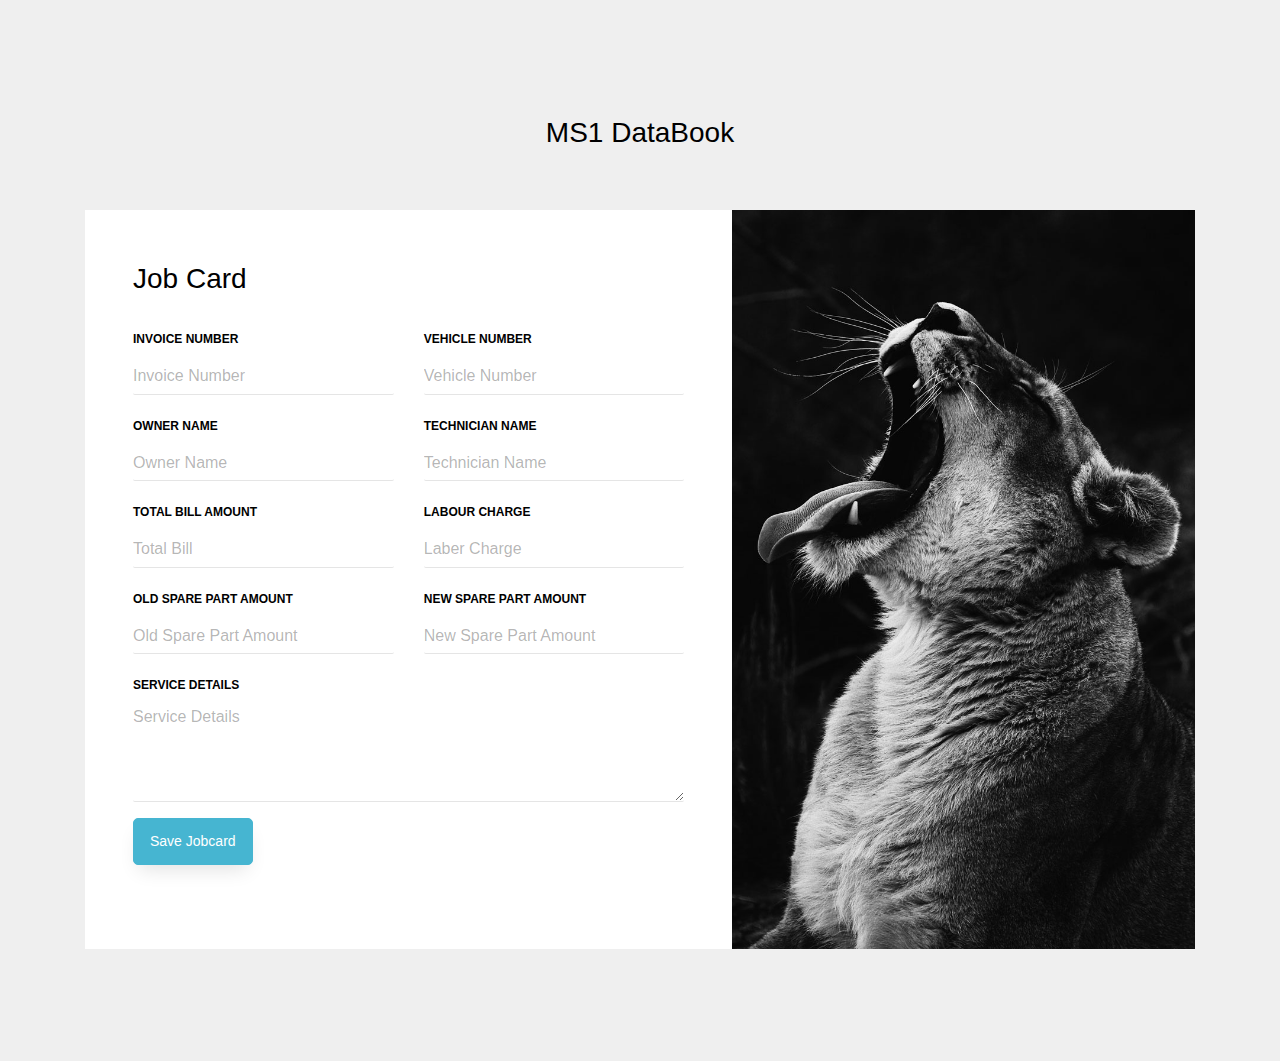
==== index.html @ 3444c04e "First Committ" ====
<!doctype html>
<html lang="en">
  <head>
  	<title>Contact Form 03</title>
    <meta charset="utf-8">
    <meta name="viewport" content="width=device-width, initial-scale=1, shrink-to-fit=no">

	<link href='https://fonts.googleapis.com/css?family=Roboto:400,100,300,700' rel='stylesheet' type='text/css'>

	<link rel="stylesheet" href="https://stackpath.bootstrapcdn.com/font-awesome/4.7.0/css/font-awesome.min.css">
	
	<link rel="stylesheet" href="style.css">

	</head>
	<body>
	<section class="ftco-section">
		<div class="container">
			<div class="row justify-content-center">
				<div class="col-md-6 text-center mb-5">
					<h2 class="heading-section">MS1 DataBook </h2>
				</div>
			</div>
			<div class="row justify-content-center">
				<div class="col-md-12">
					<div class="wrapper">
						
						<div class="row no-gutters">
							<div class="col-md-7">
								<div class="contact-wrap w-100 p-md-5 p-4">
									<h3 class="mb-4">Job Card</h3>
									<div id="form-message-warning" class="mb-4"></div> 
				      		<div id="form-message-success" class="mb-4">
				            Your message was sent, thank you!
				      		</div>
									<form method="POST" action="https://script.google.com/macros/s/AKfycbxLgcFBZlGqpL8H58jAdHa2uAcZiUgV5xaik9g8WXzfWdPaUg9nSD6eV-DMUEz3tjCO/exec" id="contactForm" name="contactForm" class="contactForm">
										<div class="row">
											<div class="col-md-6">
												<div class="form-group">
													<label class="label" for="InvoiceNumber">Invoice Number</label>
													<input type="number" class="form-control" name="InvoiceNumber" id="InvoiceNumber" placeholder="Invoice Number">
												</div>
											</div>
											<div class="col-md-6"> 
												<div class="form-group">
													<label class="label" for="VehicleNumber">Vehicle Number</label>
													<input type="text" class="form-control" name="VehicleNumber" id="VehicleNumber" placeholder="Vehicle Number">
												</div>
											</div>
											<div class="col-md-6">
												<div class="form-group">
													<label class="label" for="OwnerName">Owner Name</label>
													<input type="text" class="form-control" name="OwnerName" id="OwnerName" placeholder="Owner Name">
												</div>
											</div>
											<div class="col-md-6">
												<div class="form-group">
													<label class="label" for="TechnicianName">Technician Name</label>
													<input type="text" class="form-control" name="TechnicianName" id="TechnicianrName" placeholder="Technician Name">
												</div>
											</div>
											<div class="col-md-6">
												<div class="form-group">
													<label class="label" for="TotalBill">Total Bill Amount</label>
													<input type="number" class="form-control" name="TotalBill" id="TotalBill" placeholder="Total Bill">
												</div>
											</div>
											<div class="col-md-6">
												<div class="form-group">
													<label class="label" for="LaberCharge">Labour Charge</label>
													<input type="number" class="form-control" name="LabourCharge" id="LaberCharge" placeholder="Laber Charge">
												</div>
											</div>
											<div class="col-md-6">
												<div class="form-group">
													<label class="label" for="OldSpare">Old Spare Part Amount</label>
													<input type="number" class="form-control" name="OldSpare" id="OldSpare" placeholder="Old Spare Part Amount">
												</div>
											</div>
											<div class="col-md-6">
												<div class="form-group">
													<label class="label" for="NewSpare">New Spare Part Amount</label>
													<input type="number" class="form-control" name="NewSpare" id="NewSpare" placeholder="New Spare Part Amount">
												</div>
											</div>
											<div class="col-md-12">
												<div class="form-group">
													<label class="label" for="#">Service Details</label>
													<textarea name="ServiceDetails" class="form-control" id="ServiceDetails" cols="30" rows="4" placeholder="Service Details"></textarea>
												</div>
											</div>
											<div class="col-md-12">
												<div class="form-group">
													<input type="submit" value="Save Jobcard" class="btn btn-primary">
													<div class="submitting"></div>
												</div>
											</div>
										</div>
									</form>
								</div>
							</div>
							
							<div class="col-md-5 d-flex align-items-stretch">
								<div class="info-wrap w-100 p-5 img" style="background-image: url(images/img.jpg);">
			          </div>
					  
							</div>
						</div>
					</div>
				</div>
			</div>
		</div>
		
	</section>

	<script src="js/jquery.min.js"></script>
  <script src="js/popper.js"></script>
  <script src="js/bootstrap.min.js"></script>
  <script src="js/jquery.validate.min.js"></script>
  <script src="js/main.js"></script>

	</body>
</html>
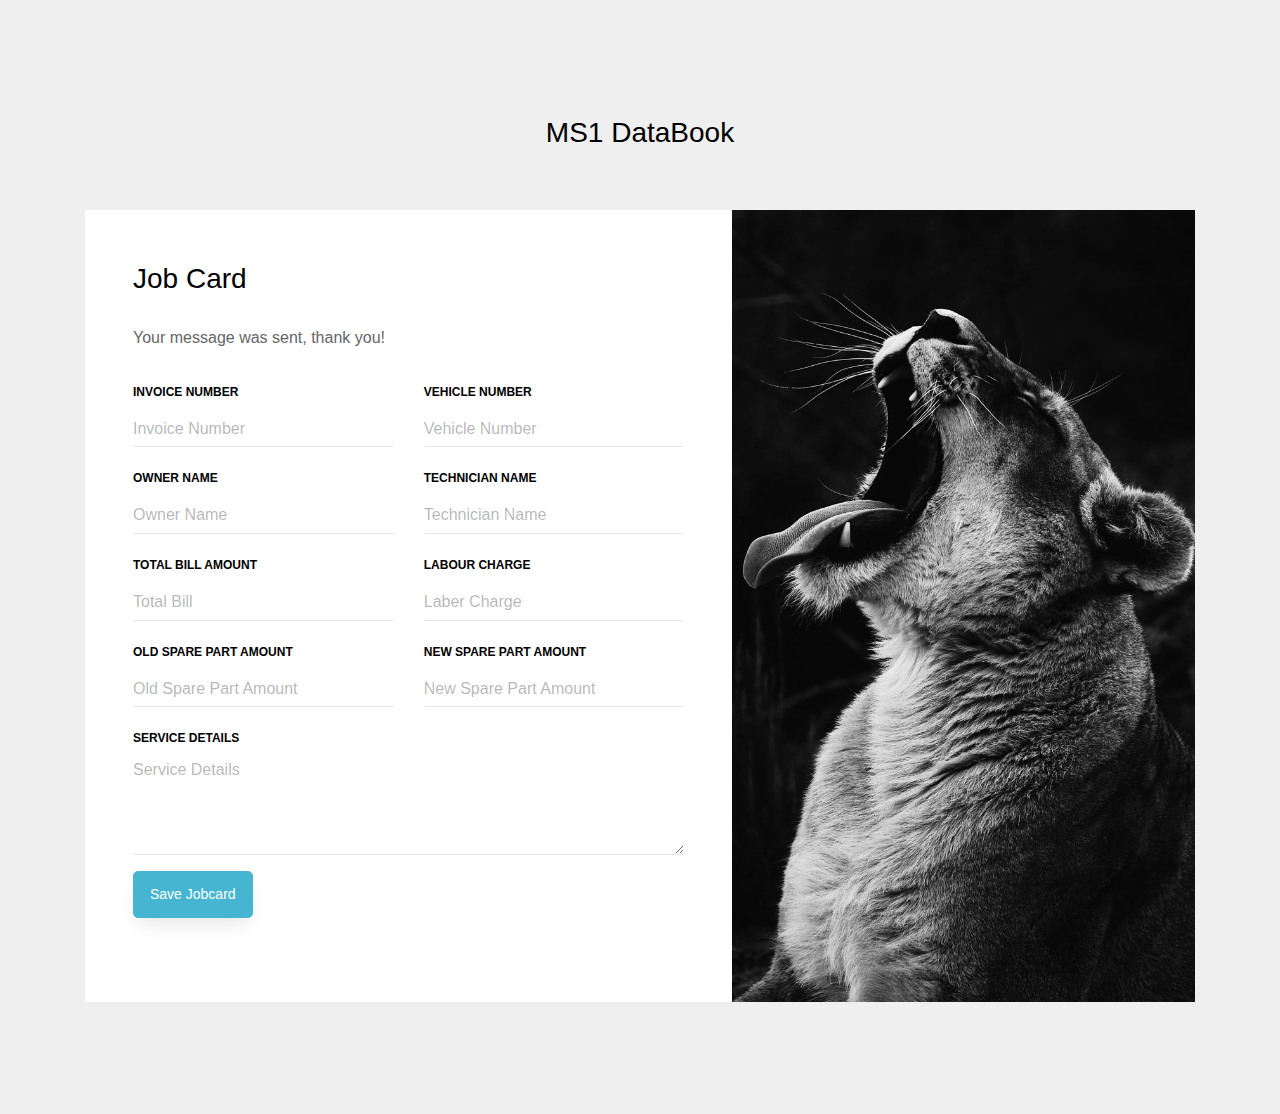
==== commit 8f7ee4cc: "Saving" ====
--- a/index.html
+++ b/index.html
@@ -29,10 +29,10 @@
 								<div class="contact-wrap w-100 p-md-5 p-4">
 									<h3 class="mb-4">Job Card</h3>
 									<div id="form-message-warning" class="mb-4"></div> 
-				      		<div id="form-message-success" class="mb-4">
+				      		<div id="msg" class="mb-4">
 				            Your message was sent, thank you!
 				      		</div>
-									<form method="POST" action="https://script.google.com/macros/s/AKfycbxLgcFBZlGqpL8H58jAdHa2uAcZiUgV5xaik9g8WXzfWdPaUg9nSD6eV-DMUEz3tjCO/exec" id="contactForm" name="contactForm" class="contactForm">
+									<form id="contactForm" name="contactForm" class="contactForm">
 										<div class="row">
 											<div class="col-md-6">
 												<div class="form-group">
@@ -90,7 +90,7 @@
 											</div>
 											<div class="col-md-12">
 												<div class="form-group">
-													<input type="submit" value="Save Jobcard" class="btn btn-primary">
+													<input type="submit" value="Save Jobcard" id="sub" class="btn btn-primary">
 													<div class="submitting"></div>
 												</div>
 											</div>
@@ -117,7 +117,35 @@
   <script src="js/bootstrap.min.js"></script>
   <script src="js/jquery.validate.min.js"></script>
   <script src="js/main.js"></script>
-
+  
+  <script>
+	let form = document.querySelector("form");
+	// The document.querySelector() method returns the first element that matches a specified CSS selector.
+	form.addEventListener('submit', (e) => {
+		e.preventDefault();
+		// The preventDefault() method stops the form from submitting and prevents the page from refreshing.
+		document.querySelector("#sub").value = "Saving..";
+		// Change the value of the submit button to "Submitting..." while the form is being submitted.
+		let data = new FormData(form);
+		// The FormData() method creates a new FormData object that contains the values of all the form fields.
+		fetch('https://script.google.com/macros/s/AKfycbwuRkVJvVOMgtkFOOdXkDe57ZOR-0MbQPpjdMmsy45Y8jIXd_ILXtwp7C7d1IDHcrDn/exec', {
+				method: "POST",
+				body: data
+			})
+			// The fetch() method is used to make a request to the server and retrieve data.
+			// This is an example API endpoint. Replace it with the actual URL for the API endpoint you want to use.
+			.then(res => res.text())
+			// The .then() method is used to handle the response from the server.
+			// The response is converted to text using the res.text() method.
+			.then(data => {
+				document.querySelector("#msg").innerHTML = data;
+				// The innerHTML property sets or returns the HTML content of an element.
+				// Here, we are setting the content of the <h1> element to the response from the server.
+				document.querySelector("#sub").value = "Save Jobcard"
+				// Change the value of the submit button back to "Submit" after the form has been submitted.
+			});
+	})
+</script>
 	</body>
 </html>
 
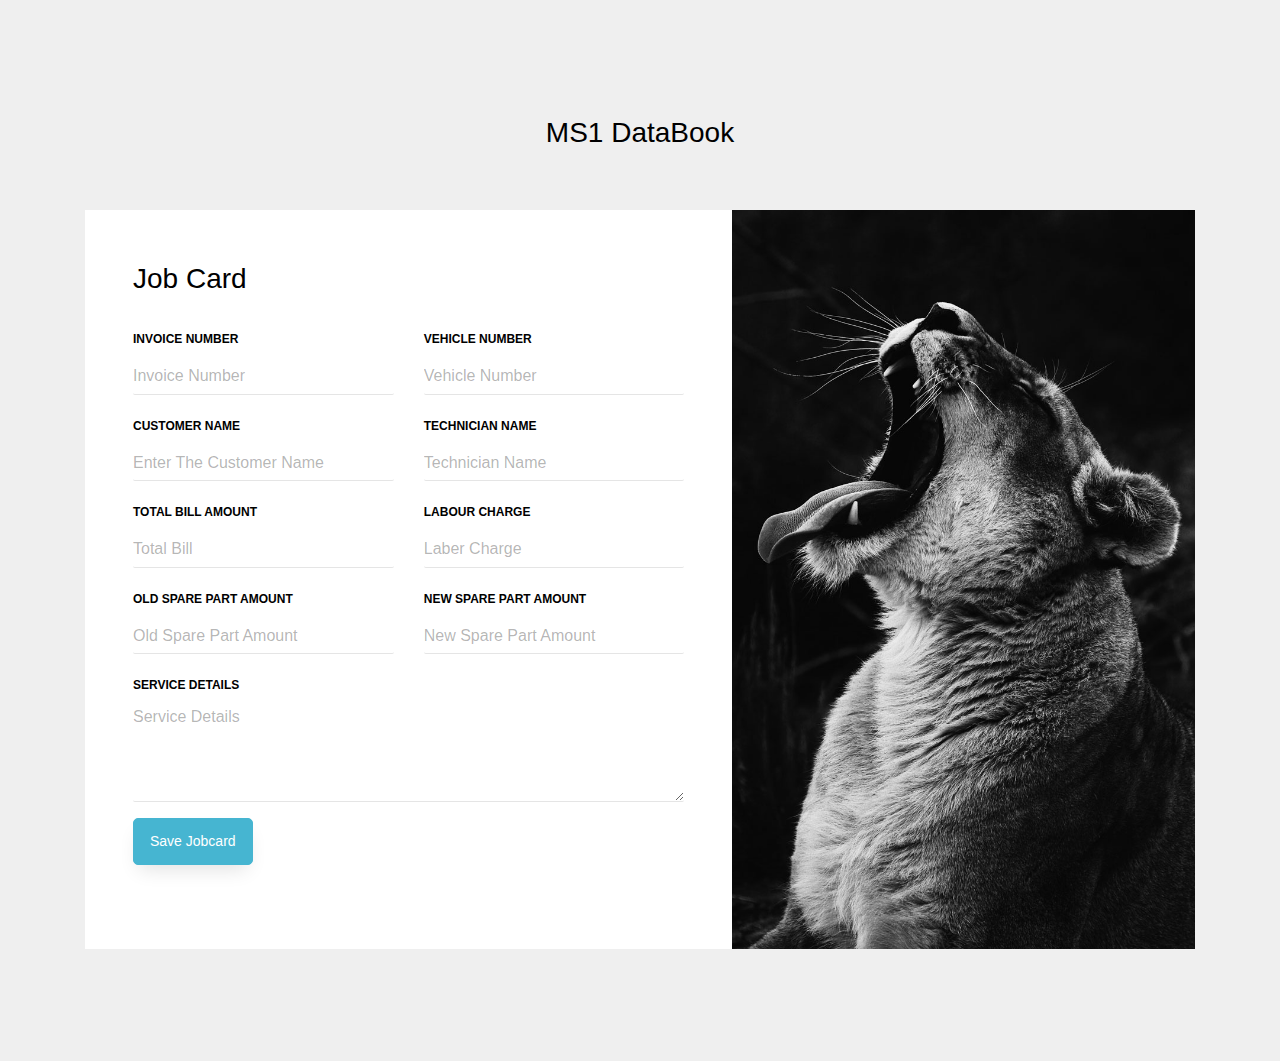
==== commit 8b114749: "dropdown" ====
--- a/index.html
+++ b/index.html
@@ -30,56 +30,58 @@
 									<h3 class="mb-4">Job Card</h3>
 									<div id="form-message-warning" class="mb-4"></div> 
 				      		<div id="msg" class="mb-4">
-				            Your message was sent, thank you!
+				            
 				      		</div>
 									<form id="contactForm" name="contactForm" class="contactForm">
 										<div class="row">
 											<div class="col-md-6">
 												<div class="form-group">
 													<label class="label" for="InvoiceNumber">Invoice Number</label>
-													<input type="number" class="form-control" name="InvoiceNumber" id="InvoiceNumber" placeholder="Invoice Number">
+													<input type="number" class="form-control" required name="InvoiceNumber" id="InvoiceNumber" placeholder="Invoice Number">
 												</div>
 											</div>
 											<div class="col-md-6"> 
 												<div class="form-group">
 													<label class="label" for="VehicleNumber">Vehicle Number</label>
-													<input type="text" class="form-control" name="VehicleNumber" id="VehicleNumber" placeholder="Vehicle Number">
+													<input type="text" class="form-control" required name="VehicleNumber" id="VehicleNumber" placeholder="Vehicle Number">
 												</div>
 											</div>
-											<div class="col-md-6">
-												<div class="form-group">
-													<label class="label" for="OwnerName">Owner Name</label>
-													<input type="text" class="form-control" name="OwnerName" id="OwnerName" placeholder="Owner Name">
+											<div class="col-md-6" >
+												<div class="autocomplete" class="form-control">
+												  <label class="label" for="OwnerName">Customer Name</label>
+												  
+												  <input type="text" id="search-input" class="form-control" name="OwnerName" placeholder="Enter The Customer Name">
+												  <div class="autocomplete-items"></div>
 												</div>
-											</div>
+											  </div>
 											<div class="col-md-6">
 												<div class="form-group">
 													<label class="label" for="TechnicianName">Technician Name</label>
-													<input type="text" class="form-control" name="TechnicianName" id="TechnicianrName" placeholder="Technician Name">
+													<input type="text" class="form-control"  required name="TechnicianName" id="TechnicianrName" placeholder="Technician Name">
 												</div>
 											</div>
 											<div class="col-md-6">
 												<div class="form-group">
 													<label class="label" for="TotalBill">Total Bill Amount</label>
-													<input type="number" class="form-control" name="TotalBill" id="TotalBill" placeholder="Total Bill">
+													<input type="number" class="form-control" required name="TotalBill" id="TotalBill" placeholder="Total Bill">
 												</div>
 											</div>
 											<div class="col-md-6">
 												<div class="form-group">
 													<label class="label" for="LaberCharge">Labour Charge</label>
-													<input type="number" class="form-control" name="LabourCharge" id="LaberCharge" placeholder="Laber Charge">
+													<input type="number" class="form-control" required name="LabourCharge" id="LaberCharge" placeholder="Laber Charge">
 												</div>
 											</div>
 											<div class="col-md-6">
 												<div class="form-group">
 													<label class="label" for="OldSpare">Old Spare Part Amount</label>
-													<input type="number" class="form-control" name="OldSpare" id="OldSpare" placeholder="Old Spare Part Amount">
+													<input type="number" class="form-control" required name="OldSpare" id="OldSpare" placeholder="Old Spare Part Amount">
 												</div>
 											</div>
 											<div class="col-md-6">
 												<div class="form-group">
 													<label class="label" for="NewSpare">New Spare Part Amount</label>
-													<input type="number" class="form-control" name="NewSpare" id="NewSpare" placeholder="New Spare Part Amount">
+													<input type="number" class="form-control" required name="NewSpare" id="NewSpare" placeholder="New Spare Part Amount">
 												</div>
 											</div>
 											<div class="col-md-12">
@@ -111,41 +113,9 @@
 		</div>
 		
 	</section>
-
-	<script src="js/jquery.min.js"></script>
-  <script src="js/popper.js"></script>
-  <script src="js/bootstrap.min.js"></script>
-  <script src="js/jquery.validate.min.js"></script>
-  <script src="js/main.js"></script>
+	<script src="script.js"></script>
+	
   
-  <script>
-	let form = document.querySelector("form");
-	// The document.querySelector() method returns the first element that matches a specified CSS selector.
-	form.addEventListener('submit', (e) => {
-		e.preventDefault();
-		// The preventDefault() method stops the form from submitting and prevents the page from refreshing.
-		document.querySelector("#sub").value = "Saving..";
-		// Change the value of the submit button to "Submitting..." while the form is being submitted.
-		let data = new FormData(form);
-		// The FormData() method creates a new FormData object that contains the values of all the form fields.
-		fetch('https://script.google.com/macros/s/AKfycbwuRkVJvVOMgtkFOOdXkDe57ZOR-0MbQPpjdMmsy45Y8jIXd_ILXtwp7C7d1IDHcrDn/exec', {
-				method: "POST",
-				body: data
-			})
-			// The fetch() method is used to make a request to the server and retrieve data.
-			// This is an example API endpoint. Replace it with the actual URL for the API endpoint you want to use.
-			.then(res => res.text())
-			// The .then() method is used to handle the response from the server.
-			// The response is converted to text using the res.text() method.
-			.then(data => {
-				document.querySelector("#msg").innerHTML = data;
-				// The innerHTML property sets or returns the HTML content of an element.
-				// Here, we are setting the content of the <h1> element to the response from the server.
-				document.querySelector("#sub").value = "Save Jobcard"
-				// Change the value of the submit button back to "Submit" after the form has been submitted.
-			});
-	})
-</script>
 	</body>
 </html>
 
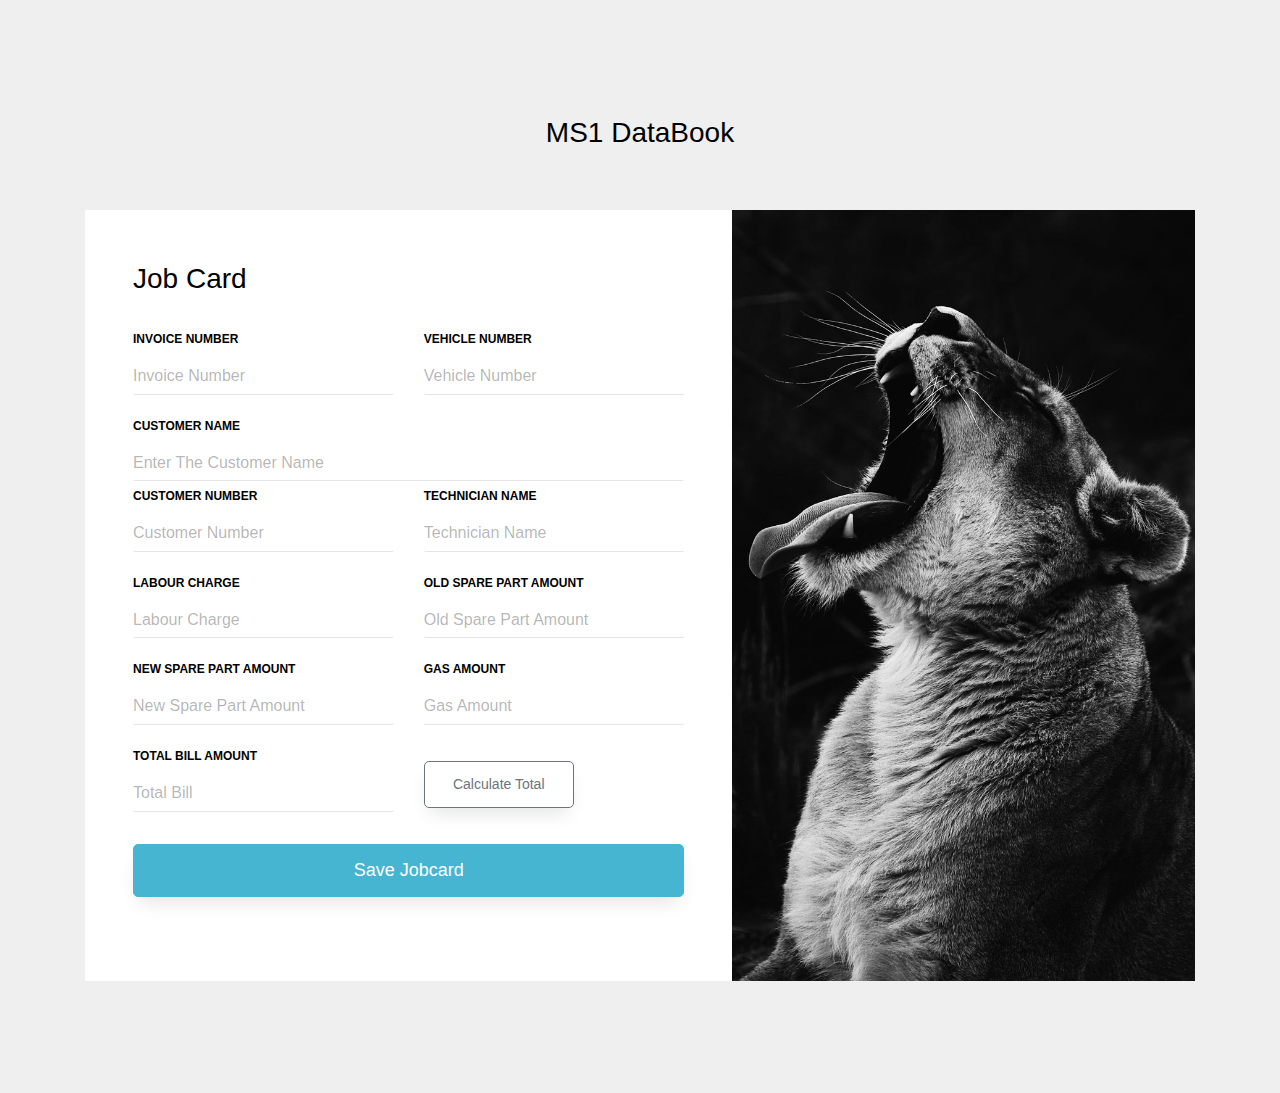
==== commit 84c7ed17: "additon" ====
--- a/index.html
+++ b/index.html
@@ -46,48 +46,60 @@
 													<input type="text" class="form-control" required name="VehicleNumber" id="VehicleNumber" placeholder="Vehicle Number">
 												</div>
 											</div>
-											<div class="col-md-6" >
+											<div class="col-md-12" >
 												<div class="autocomplete" class="form-control">
 												  <label class="label" for="OwnerName">Customer Name</label>
 												  
-												  <input type="text" id="search-input" class="form-control" name="OwnerName" placeholder="Enter The Customer Name">
+												  <input type="text"  id="search-input" class="form-control" autocomplete="off" name="OwnerName" placeholder="Enter The Customer Name">
 												  <div class="autocomplete-items"></div>
 												</div>
 											  </div>
+											  <div class="col-md-6">
+												<div class="form-group">
+													<label class="label" for="CustomerNumber">Customer Number</label>
+													<input type="tel" class="form-control"  required name="CustomerNumber" id="CustomerNumber" placeholder="Customer Number">
+												</div>
+											</div>
 											<div class="col-md-6">
 												<div class="form-group">
 													<label class="label" for="TechnicianName">Technician Name</label>
-													<input type="text" class="form-control"  required name="TechnicianName" id="TechnicianrName" placeholder="Technician Name">
+													<input type="text" class="form-control" autocapitalize="on" required name="TechnicianName" id="TechnicianrName" placeholder="Technician Name">
+												</div>
+											</div>
+											<div class="col-md-6">
+												<div class="form-group">
+													<label class="label" for="LabourCharge">Labour Charge</label>
+													<input type="number" class="form-control"  required name="LabourCharge" id="LabourCharge" placeholder="Labour Charge">
+												</div>
+											</div>
+											<div class="col-md-6">
+												<div class="form-group">
+													<label class="label" for="OldSpare">Old Spare Part Amount</label>
+													<input type="number" class="form-control"  required name="OldSpare" id="OldSpare" placeholder="Old Spare Part Amount">
+												</div>
+											</div>
+											<div class="col-md-6">
+												<div class="form-group">
+													<label class="label" for="NewSpare">New Spare Part Amount</label>
+													<input type="number" class="form-control"  required name="NewSpare" id="NewSpare" placeholder="New Spare Part Amount">
+												</div>
+											</div>
+											<div class="col-md-6">
+												<div class="form-group">
+													<label class="label" for="GasAmount">Gas Amount</label>
+													<input type="number" class="form-control" required name="GasAmount" id="GasAmount" placeholder="Gas Amount">
 												</div>
 											</div>
 											<div class="col-md-6">
 												<div class="form-group">
 													<label class="label" for="TotalBill">Total Bill Amount</label>
-													<input type="number" class="form-control" required name="TotalBill" id="TotalBill" placeholder="Total Bill">
+													<input type="number" class="form-control"  required name="TotalBill" id="TotalBill" placeholder="Total Bill">
 												</div>
 											</div>
+											
 											<div class="col-md-6">
 												<div class="form-group">
-													<label class="label" for="LaberCharge">Labour Charge</label>
-													<input type="number" class="form-control" required name="LabourCharge" id="LaberCharge" placeholder="Laber Charge">
-												</div>
-											</div>
-											<div class="col-md-6">
-												<div class="form-group">
-													<label class="label" for="OldSpare">Old Spare Part Amount</label>
-													<input type="number" class="form-control" required name="OldSpare" id="OldSpare" placeholder="Old Spare Part Amount">
-												</div>
-											</div>
-											<div class="col-md-6">
-												<div class="form-group">
-													<label class="label" for="NewSpare">New Spare Part Amount</label>
-													<input type="number" class="form-control" required name="NewSpare" id="NewSpare" placeholder="New Spare Part Amount">
-												</div>
-											</div>
-											<div class="col-md-12">
-												<div class="form-group">
-													<label class="label" for="#">Service Details</label>
-													<textarea name="ServiceDetails" class="form-control" id="ServiceDetails" cols="30" rows="4" placeholder="Service Details"></textarea>
+													<input type="button" value="Calculate Total" id="calc" onclick="calculate()" class="btn btn-outline-secondary">
 												</div>
 											</div>
 											<div class="col-md-12">
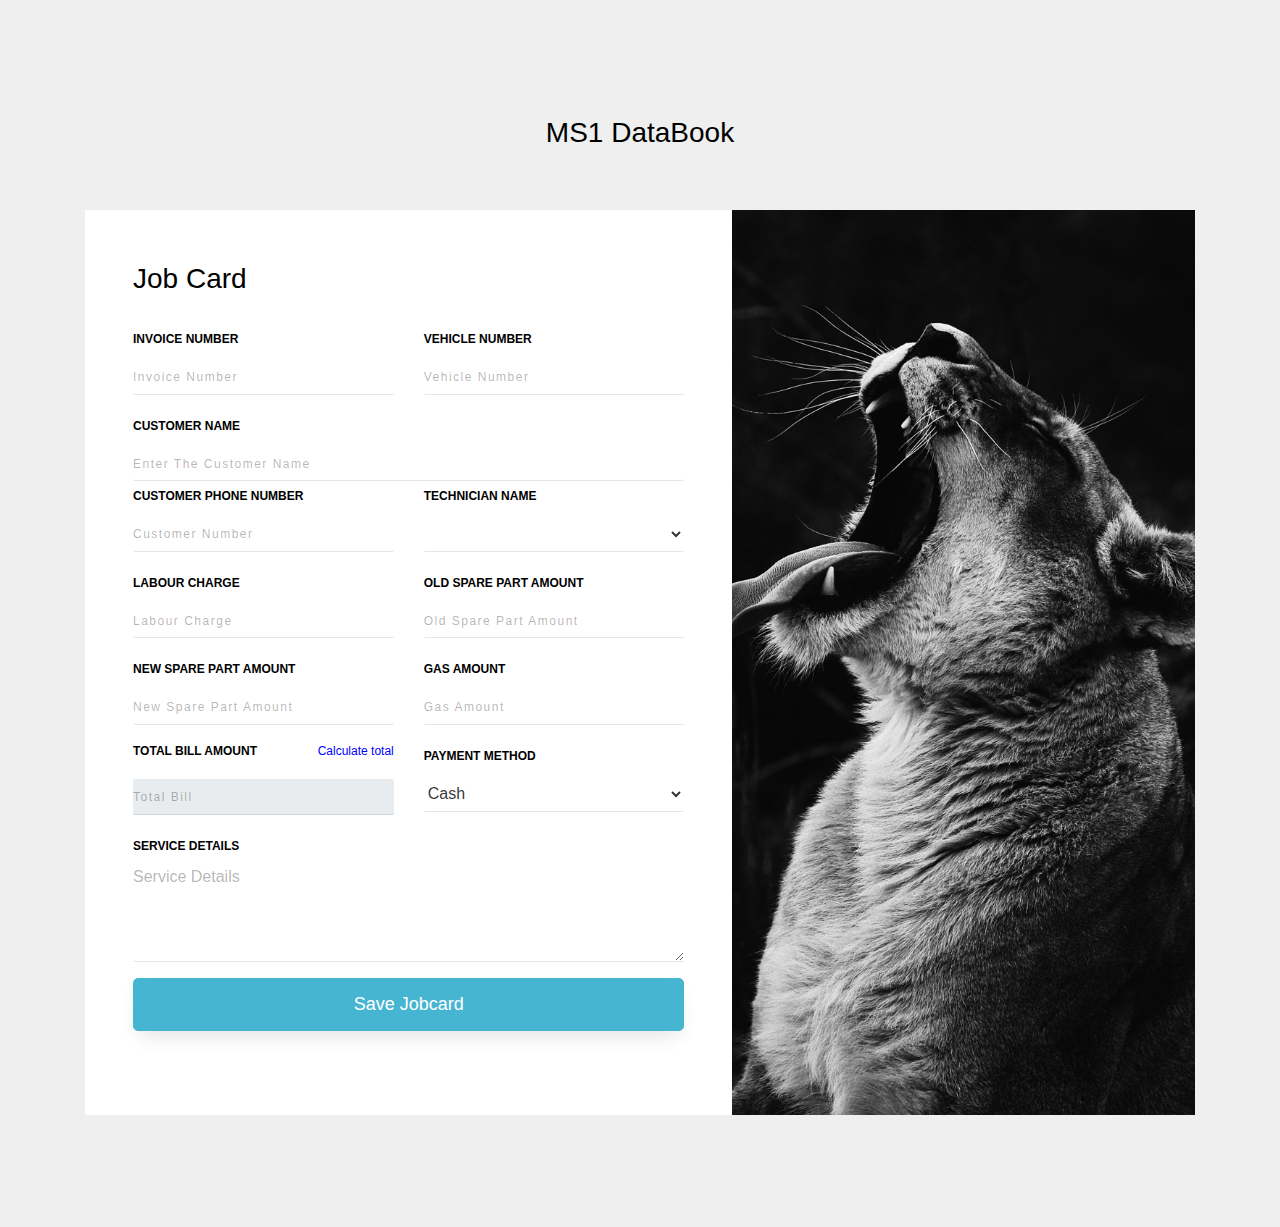
==== commit f14e3ba0: "complete dropdown" ====
--- a/index.html
+++ b/index.html
@@ -50,20 +50,32 @@
 												<div class="autocomplete" class="form-control">
 												  <label class="label" for="OwnerName">Customer Name</label>
 												  
-												  <input type="text"  id="search-input" class="form-control" autocomplete="off" name="OwnerName" placeholder="Enter The Customer Name">
+												  <input type="text"  id="search-input" class="form-control"  name="OwnerName" placeholder="Enter The Customer Name">
 												  <div class="autocomplete-items"></div>
 												</div>
 											  </div>
 											  <div class="col-md-6">
 												<div class="form-group">
-													<label class="label" for="CustomerNumber">Customer Number</label>
-													<input type="tel" class="form-control"  required name="CustomerNumber" id="CustomerNumber" placeholder="Customer Number">
+													<label class="label" for="CustomerNumber">Customer Phone Number</label>
+													<input type="tele" class="form-control"  required name="CustomerNumber" id="CustomerNumber" placeholder="Customer Number">
 												</div>
 											</div>
 											<div class="col-md-6">
 												<div class="form-group">
 													<label class="label" for="TechnicianName">Technician Name</label>
-													<input type="text" class="form-control" autocapitalize="on" required name="TechnicianName" id="TechnicianrName" placeholder="Technician Name">
+													
+													<select id="search-input2" class="form-control" autocapitalize="on" required name="TechnicianName" placeholder="Technician Name">
+														<option value=" "></option>
+														<option value="Azeez">Azeez</option>
+														<option value="Shereef">Shereef</option>
+														<option value="Taju">Taju</option>
+														<option value="Shanoj">Shanoj</option>
+														<option value="Rafi">Rafi</option>
+														<option value="Adnan">Adnan</option>
+														<option value="Ehsan">Ehsan</option>
+														<option value="Shahid">Shahid</option>
+
+													  </select>
 												</div>
 											</div>
 											<div class="col-md-6">
@@ -92,16 +104,30 @@
 											</div>
 											<div class="col-md-6">
 												<div class="form-group">
-													<label class="label" for="TotalBill">Total Bill Amount</label>
-													<input type="number" class="form-control"  required name="TotalBill" id="TotalBill" placeholder="Total Bill">
+												     <div class="calc-total" ><label class="label" for="TotalBill">Total Bill Amount </label> <p class="calc-p" onclick="calculate()" >Calculate total</p> </div>
+													<input type="number" class="form-control"  readonly required name="TotalBill" id="TotalBill" placeholder="Total Bill">
 												</div>
 											</div>
 											
 											<div class="col-md-6">
 												<div class="form-group">
-													<input type="button" value="Calculate Total" id="calc" onclick="calculate()" class="btn btn-outline-secondary">
+													<label class="label" for="GasAmount">Payment Method</label>
+													<select name="PaymentMethod" class="form-control" id="PaymentMethod" placeholder="Choose the payment method">
+														<option value="Cash">Cash</option>
+														<option value="Credit">Credit</option>
+														<option value="Bank">Bank</option>
+														<option value="Other">Other</option>
+													  </select>
 												</div>
 											</div>
+											
+												<div class="col-md-12">
+													<div class="form-group">
+														<label class="label" for="#">Service Details</label>
+														<textarea name="ServiceDetails" class="form-control" id="ServiceDetails" cols="30" rows="4" placeholder="Service Details"></textarea>
+													</div>
+											    </div>
+											 
 											<div class="col-md-12">
 												<div class="form-group">
 													<input type="submit" value="Save Jobcard" id="sub" class="btn btn-primary">
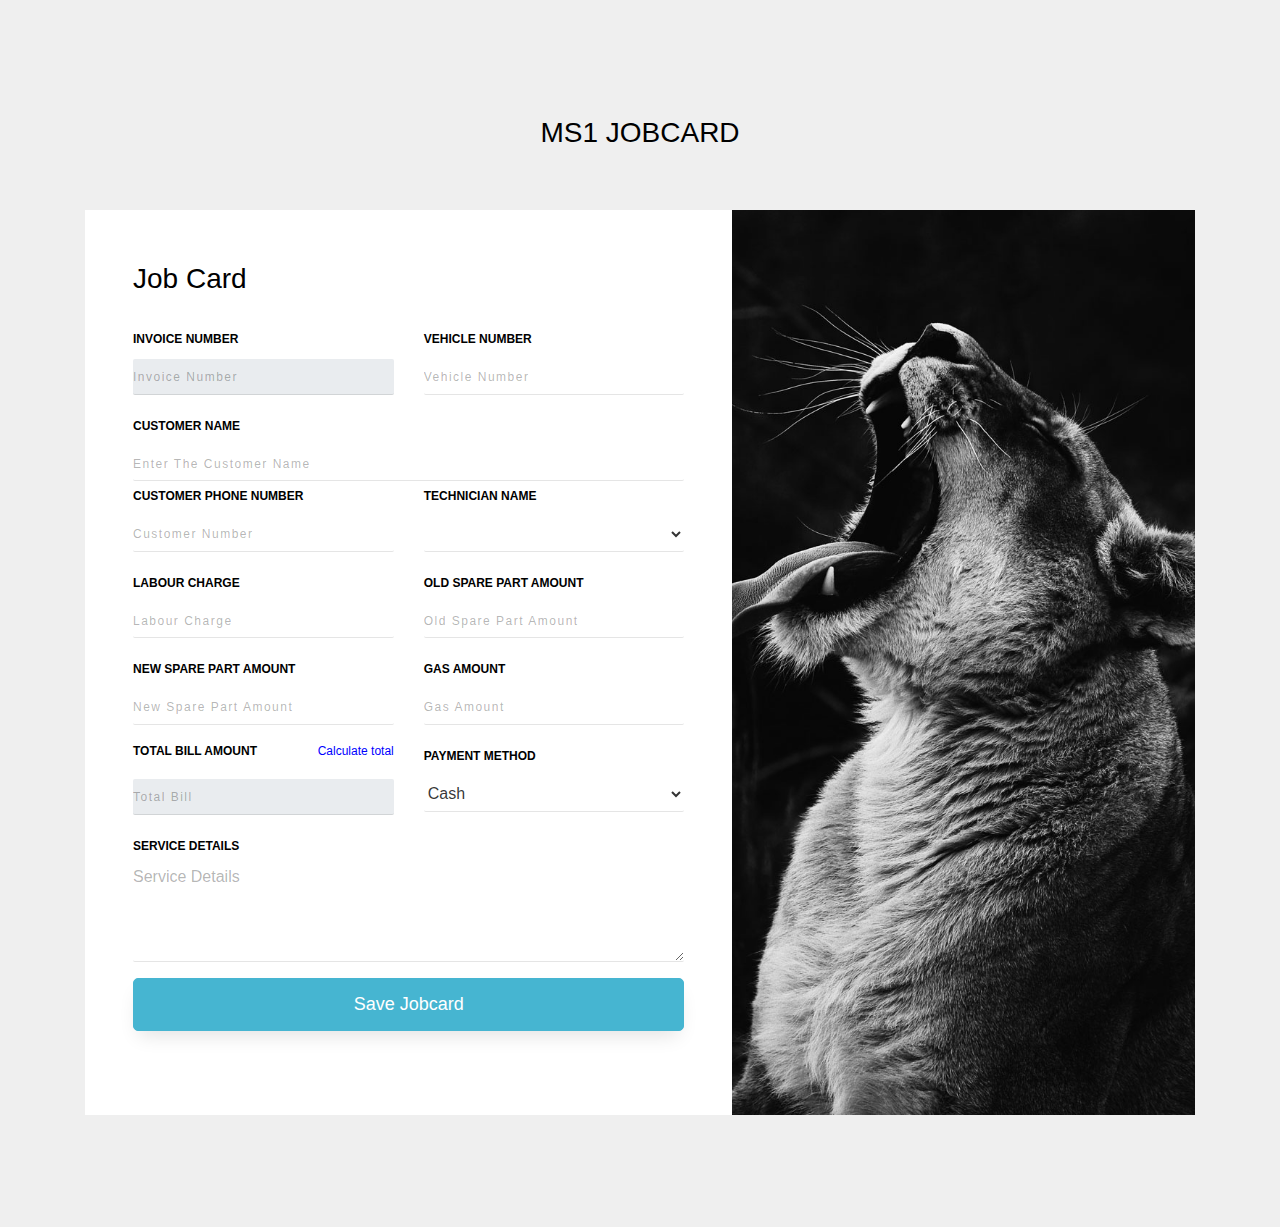
==== commit d8bb1bd8: "error check" ====
--- a/index.html
+++ b/index.html
@@ -10,14 +10,14 @@
 	<link rel="stylesheet" href="https://stackpath.bootstrapcdn.com/font-awesome/4.7.0/css/font-awesome.min.css">
 	
 	<link rel="stylesheet" href="style.css">
-
+    <base target="_top">
 	</head>
 	<body>
 	<section class="ftco-section">
 		<div class="container">
 			<div class="row justify-content-center">
 				<div class="col-md-6 text-center mb-5">
-					<h2 class="heading-section">MS1 DataBook </h2>
+					<h2 class="heading-section">MS1 JOBCARD</h2>
 				</div>
 			</div>
 			<div class="row justify-content-center">
@@ -37,7 +37,7 @@
 											<div class="col-md-6">
 												<div class="form-group">
 													<label class="label" for="InvoiceNumber">Invoice Number</label>
-													<input type="number" class="form-control" required name="InvoiceNumber" id="InvoiceNumber" placeholder="Invoice Number">
+													<input type="number"  class="form-control" readonly name="InvoiceNumber" id="InvoiceNumber" placeholder="Invoice Number">
 												</div>
 											</div>
 											<div class="col-md-6"> 
@@ -50,7 +50,7 @@
 												<div class="autocomplete" class="form-control">
 												  <label class="label" for="OwnerName">Customer Name</label>
 												  
-												  <input type="text"  id="search-input" class="form-control"  name="OwnerName" placeholder="Enter The Customer Name">
+												  <input type="text"  id="search-input" class="form-control" required name="OwnerName" placeholder="Enter The Customer Name">
 												  <div class="autocomplete-items"></div>
 												</div>
 											  </div>
@@ -81,31 +81,31 @@
 											<div class="col-md-6">
 												<div class="form-group">
 													<label class="label" for="LabourCharge">Labour Charge</label>
-													<input type="number" class="form-control"  required name="LabourCharge" id="LabourCharge" placeholder="Labour Charge">
+													<input type="number" class="form-control" required name="LabourCharge" id="LabourCharge" placeholder="Labour Charge">
 												</div>
 											</div>
 											<div class="col-md-6">
 												<div class="form-group">
 													<label class="label" for="OldSpare">Old Spare Part Amount</label>
-													<input type="number" class="form-control"  required name="OldSpare" id="OldSpare" placeholder="Old Spare Part Amount">
+													<input type="number" class="form-control"   name="OldSpare" id="OldSpare" placeholder="Old Spare Part Amount">
 												</div>
 											</div>
 											<div class="col-md-6">
 												<div class="form-group">
 													<label class="label" for="NewSpare">New Spare Part Amount</label>
-													<input type="number" class="form-control"  required name="NewSpare" id="NewSpare" placeholder="New Spare Part Amount">
+													<input type="number" class="form-control"   name="NewSpare" id="NewSpare" placeholder="New Spare Part Amount">
 												</div>
 											</div>
 											<div class="col-md-6">
 												<div class="form-group">
 													<label class="label" for="GasAmount">Gas Amount</label>
-													<input type="number" class="form-control" required name="GasAmount" id="GasAmount" placeholder="Gas Amount">
+													<input type="number" class="form-control"  name="GasAmount" id="GasAmount" placeholder="Gas Amount">
 												</div>
 											</div>
 											<div class="col-md-6">
 												<div class="form-group">
 												     <div class="calc-total" ><label class="label" for="TotalBill">Total Bill Amount </label> <p class="calc-p" onclick="calculate()" >Calculate total</p> </div>
-													<input type="number" class="form-control"  readonly required name="TotalBill" id="TotalBill" placeholder="Total Bill">
+													<input type="number" class="form-control"  readonly  name="TotalBill" id="TotalBill" placeholder="Total Bill">
 												</div>
 											</div>
 											
@@ -130,7 +130,7 @@
 											 
 											<div class="col-md-12">
 												<div class="form-group">
-													<input type="submit" value="Save Jobcard" id="sub" class="btn btn-primary">
+													<input type="submit" value="Save Jobcard" onclick="calculate()" id="sub" class="btn btn-primary">
 													<div class="submitting"></div>
 												</div>
 											</div>
